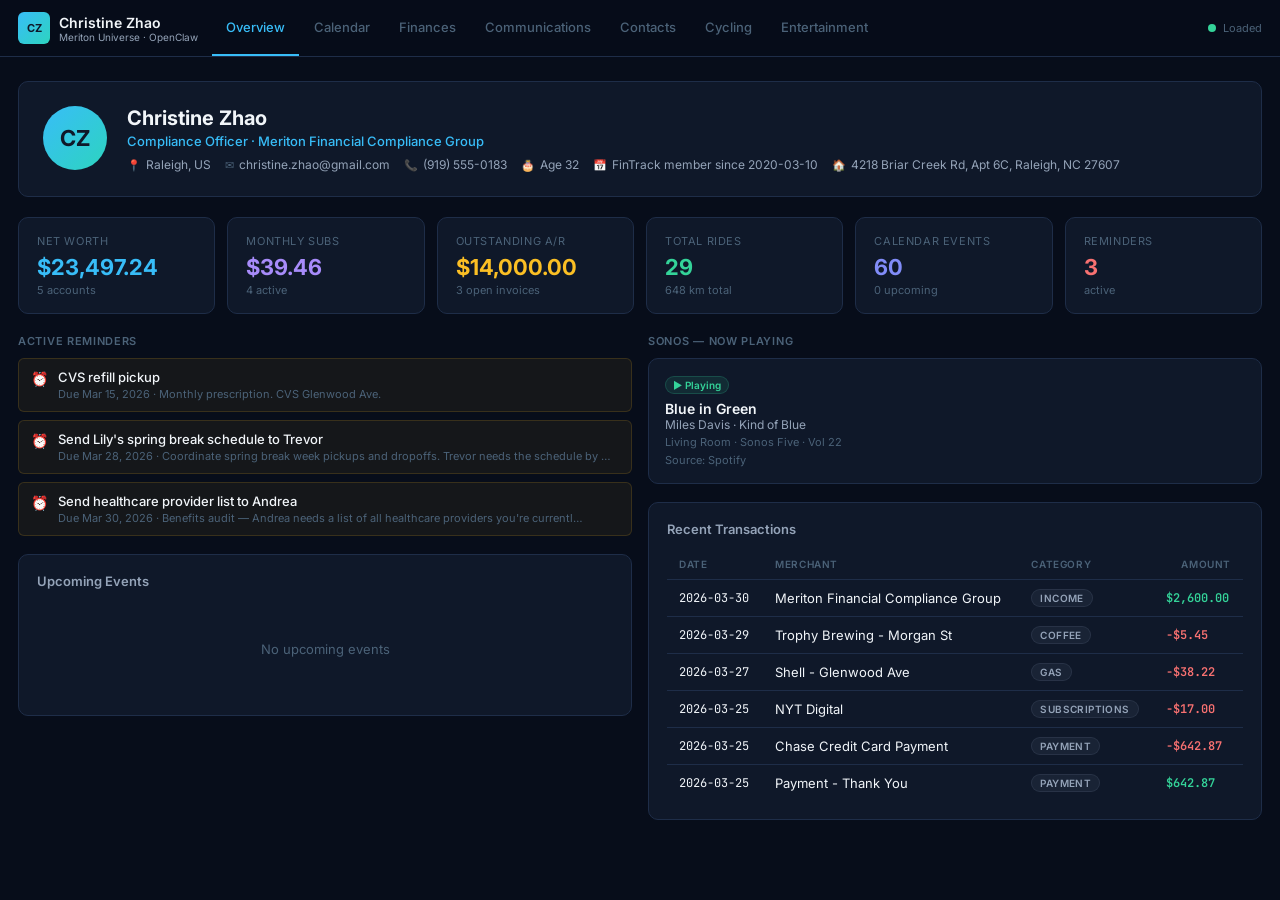
==== meriton-visualization/index.html @ 32cd35e8 "Initial UI" ====
<!DOCTYPE html>
<html lang="en">
<head>
  <meta charset="UTF-8" />
  <meta name="viewport" content="width=device-width, initial-scale=1.0" />
  <title>Christine Zhao — Meriton Universe</title>
  <link rel="preconnect" href="https://fonts.googleapis.com" />
  <link href="https://fonts.googleapis.com/css2?family=Inter:wght@300;400;500;600;700&family=JetBrains+Mono:wght@400;500&display=swap" rel="stylesheet" />
  <link rel="stylesheet" href="css/style.css" />
</head>
<body>

  <!-- ══ HEADER ══ -->
  <header class="header">
    <div class="header-inner">
      <div class="brand">
        <div class="brand-logo">CZ</div>
        <div class="brand-name">
          <span>Christine Zhao</span>
          <small>Meriton Universe · OpenClaw</small>
        </div>
      </div>

      <nav class="tabs">
        <button class="tab active" data-tab="overview">Overview</button>
        <button class="tab" data-tab="calendar">Calendar</button>
        <button class="tab" data-tab="finances">Finances</button>
        <button class="tab" data-tab="communications">Communications</button>
        <button class="tab" data-tab="contacts">Contacts</button>
        <button class="tab" data-tab="cycling">Cycling</button>
        <button class="tab" data-tab="entertainment">Entertainment</button>
      </nav>

      <div class="hdr-right">
        <span class="pulse-dot" id="status-dot"></span>
        <span class="status-text" id="status-text">Loading…</span>
      </div>
    </div>
  </header>

  <!-- ══ MAIN ══ -->
  <main class="main">

    <!-- ── OVERVIEW ── -->
    <section class="page active" id="page-overview">
      <div id="overview-content"></div>
    </section>

    <!-- ── CALENDAR ── -->
    <section class="page" id="page-calendar">
      <div class="page-title">
        <h2>Calendar</h2>
        <p>All events — personal and professional</p>
      </div>
      <div class="explorer-bar">
        <input id="cal-search" class="ex-search" type="text" placeholder="Search events…" />
        <select id="cal-tag" class="ex-filter">
          <option value="">All Tags</option>
          <option value="work">Work</option>
          <option value="personal">Personal</option>
        </select>
        <span class="ex-count" id="cal-count"></span>
      </div>
      <div id="cal-list"></div>
    </section>

    <!-- ── FINANCES ── -->
    <section class="page" id="page-finances">
      <div class="page-title">
        <h2>Finances</h2>
        <p>Personal accounts, transactions, subscriptions · QuickBooks invoices and bills</p>
      </div>
      <div class="sub-tabs">
        <button class="sub-tab active" data-subtab="fin-accounts">Accounts</button>
        <button class="sub-tab" data-subtab="fin-transactions">Transactions</button>
        <button class="sub-tab" data-subtab="fin-subscriptions">Subscriptions</button>
        <button class="sub-tab" data-subtab="fin-invoices">Invoices</button>
        <button class="sub-tab" data-subtab="fin-bills">Bills</button>
      </div>
      <div id="fin-accounts" class="sub-page active"></div>
      <div id="fin-transactions" class="sub-page"></div>
      <div id="fin-subscriptions" class="sub-page"></div>
      <div id="fin-invoices" class="sub-page"></div>
      <div id="fin-bills" class="sub-page"></div>
    </section>

    <!-- ── COMMUNICATIONS ── -->
    <section class="page" id="page-communications">
      <div class="page-title">
        <h2>Communications</h2>
        <p>Email and messages</p>
      </div>
      <div class="sub-tabs">
        <button class="sub-tab active" data-subtab="comm-email">Email</button>
        <button class="sub-tab" data-subtab="comm-messages">Messages</button>
      </div>
      <div id="comm-email" class="sub-page active"></div>
      <div id="comm-messages" class="sub-page"></div>
    </section>

    <!-- ── CONTACTS ── -->
    <section class="page" id="page-contacts">
      <div class="page-title">
        <h2>Contacts</h2>
        <p>30 people and organizations</p>
      </div>
      <div class="explorer-bar">
        <input id="contacts-search" class="ex-search" type="text" placeholder="Search by name, role, or description…" />
        <span class="ex-count" id="contacts-count"></span>
      </div>
      <div id="contacts-list"></div>
    </section>

    <!-- ── CYCLING ── -->
    <section class="page" id="page-cycling">
      <div class="page-title">
        <h2>Cycling</h2>
        <p>Strava activity log · Raleigh Cycling Club</p>
      </div>
      <div id="cycling-content"></div>
    </section>

    <!-- ── ENTERTAINMENT ── -->
    <section class="page" id="page-entertainment">
      <div class="page-title">
        <h2>Entertainment</h2>
        <p>Ticketmaster orders · Sonos system</p>
      </div>
      <div id="entertainment-content"></div>
    </section>

  </main>

  <!-- ══ MODAL ══ -->
  <div id="modal-overlay" class="modal-overlay hidden" onclick="handleModalClick(event)">
    <div class="modal-box" id="modal-box">
      <div class="modal-header">
        <div class="modal-header-left">
          <span class="modal-badge" id="modal-badge"></span>
          <span class="modal-title" id="modal-title"></span>
        </div>
        <button class="modal-close" onclick="closeModal()">✕</button>
      </div>
      <div class="modal-body" id="modal-body"></div>
    </div>
  </div>

  <!-- ══ LOADING ══ -->
  <div id="loading-overlay" class="loading-overlay">
    <div class="loader-box">
      <div class="spinner"></div>
      <p>Loading Meriton Universe…</p>
    </div>
  </div>

  <script src="js/overview.js"></script>
  <script src="js/calendar.js"></script>
  <script src="js/finances.js"></script>
  <script src="js/communications.js"></script>
  <script src="js/contacts.js"></script>
  <script src="js/cycling.js"></script>
  <script src="js/entertainment.js"></script>
  <script src="js/app.js"></script>
</body>
</html>
---- meriton-visualization/css/style.css ----
/* ═══════════════════════════════════════════════
   Meriton · Christine Zhao · OpenClaw Universe
   Single-user life-context visualizer
═══════════════════════════════════════════════ */

:root {
  --bg:       #070d1a;
  --surface:  #0f1829;
  --surface2: #162035;
  --surface3: #1c2840;
  --border:   #1e2d48;
  --border2:  #253556;

  --sky:     #38bdf8;
  --teal:    #2dd4bf;
  --emerald: #34d399;
  --amber:   #fbbf24;
  --violet:  #a78bfa;
  --rose:    #f87171;
  --pink:    #f472b6;
  --indigo:  #818cf8;
  --cyan:    #22d3ee;
  --orange:  #fb923c;

  --text:  #f1f5f9;
  --text2: #94a3b8;
  --text3: #4b6278;
  --text4: #2e4264;

  --radius:    10px;
  --radius-sm: 6px;
  --font: 'Inter', -apple-system, sans-serif;
  --mono: 'JetBrains Mono', 'Fira Code', monospace;
}

*, *::before, *::after { box-sizing: border-box; margin: 0; padding: 0; }
html { font-size: 14px; scroll-behavior: smooth; }
body { font-family: var(--font); background: var(--bg); color: var(--text); min-height: 100vh; overflow-x: hidden; }
::-webkit-scrollbar { width: 5px; height: 5px; }
::-webkit-scrollbar-track { background: var(--bg); }
::-webkit-scrollbar-thumb { background: var(--border2); border-radius: 3px; }

/* ─── HEADER ─── */
.header {
  position: sticky; top: 0; z-index: 100;
  background: rgba(7,13,26,0.96); backdrop-filter: blur(16px);
  border-bottom: 1px solid var(--border);
}
.header-inner {
  max-width: 1500px; margin: 0 auto; padding: 0 18px;
  height: 56px; display: flex; align-items: center; gap: 14px;
}
.brand { display: flex; align-items: center; gap: 9px; flex-shrink: 0; }
.brand-logo {
  width: 32px; height: 32px;
  background: linear-gradient(135deg, var(--sky), var(--teal));
  border-radius: var(--radius-sm);
  display: flex; align-items: center; justify-content: center;
  font-weight: 700; font-size: 11px; color: #0f1829;
}
.brand-name span { font-weight: 600; font-size: 14px; }
.brand-name small { display: block; font-size: 10px; color: var(--text2); }

/* ─── TABS ─── */
.tabs { display: flex; gap: 1px; flex: 1; overflow-x: auto; }
.tabs::-webkit-scrollbar { height: 0; }
.tab {
  padding: 0 14px; height: 56px;
  background: none; border: none; border-bottom: 2px solid transparent;
  color: var(--text3); font-family: var(--font); font-size: 13px;
  font-weight: 500; cursor: pointer; white-space: nowrap;
  transition: color 0.15s, border-color 0.15s;
}
.tab:hover { color: var(--text2); }
.tab.active { color: var(--sky); border-bottom-color: var(--sky); }

/* ─── STATUS ─── */
.hdr-right { display: flex; align-items: center; gap: 7px; flex-shrink: 0; }
.pulse-dot {
  width: 8px; height: 8px; border-radius: 50%;
  background: var(--emerald);
  box-shadow: 0 0 0 0 rgba(52,211,153,0.4);
  animation: pulse 2s infinite;
}
.pulse-dot.loading { background: var(--amber); animation: none; }
@keyframes pulse {
  0%   { box-shadow: 0 0 0 0 rgba(52,211,153,0.4); }
  70%  { box-shadow: 0 0 0 6px rgba(52,211,153,0); }
  100% { box-shadow: 0 0 0 0 rgba(52,211,153,0); }
}
.status-text { font-size: 11px; color: var(--text3); }

/* ─── MAIN / PAGES ─── */
.main { max-width: 1500px; margin: 0 auto; padding: 24px 18px; }
.page { display: none; }
.page.active { display: block; }

.page-title { margin-bottom: 20px; }
.page-title h2 { font-size: 20px; font-weight: 600; margin-bottom: 4px; }
.page-title p { font-size: 12px; color: var(--text2); }

/* ─── SUB-TABS ─── */
.sub-tabs {
  display: flex; gap: 2px; margin-bottom: 18px;
  background: var(--surface); border: 1px solid var(--border);
  border-radius: var(--radius); padding: 3px; width: fit-content;
}
.sub-tab {
  padding: 6px 14px; border-radius: 7px;
  background: none; border: none;
  color: var(--text3); font-family: var(--font); font-size: 12px;
  font-weight: 500; cursor: pointer;
  transition: background 0.15s, color 0.15s;
}
.sub-tab:hover { color: var(--text2); }
.sub-tab.active { background: var(--surface3); color: var(--sky); }
.sub-page { display: none; }
.sub-page.active { display: block; }

/* ─── EXPLORER BAR ─── */
.explorer-bar {
  display: flex; align-items: center; gap: 8px;
  margin-bottom: 14px; flex-wrap: wrap;
}
.ex-search {
  flex: 1; min-width: 220px; max-width: 340px;
  padding: 7px 11px; background: var(--surface2);
  border: 1px solid var(--border2); border-radius: var(--radius-sm);
  color: var(--text); font-family: var(--font); font-size: 12px; outline: none;
}
.ex-search:focus { border-color: var(--sky); }
.ex-search::placeholder { color: var(--text3); }
.ex-filter {
  padding: 7px 10px; background: var(--surface2);
  border: 1px solid var(--border2); border-radius: var(--radius-sm);
  color: var(--text2); font-family: var(--font); font-size: 12px; outline: none;
  cursor: pointer;
}
.ex-filter:focus { border-color: var(--sky); }
.ex-count { font-size: 11px; color: var(--text3); margin-left: 4px; }

/* ─── CARDS ─── */
.card {
  background: var(--surface); border: 1px solid var(--border);
  border-radius: var(--radius); padding: 18px;
}
.card h4 { font-size: 13px; font-weight: 600; color: var(--text2); margin-bottom: 12px; }

/* ─── KPI ROW ─── */
.kpi-row { display: grid; grid-template-columns: repeat(auto-fill, minmax(170px, 1fr)); gap: 12px; margin-bottom: 20px; }
.kpi-tile {
  background: var(--surface); border: 1px solid var(--border);
  border-radius: var(--radius); padding: 16px 18px;
}
.kpi-label { font-size: 11px; color: var(--text3); text-transform: uppercase; letter-spacing: 0.6px; margin-bottom: 6px; }
.kpi-value { font-size: 22px; font-weight: 700; }
.kpi-sub { font-size: 11px; color: var(--text3); margin-top: 3px; }

/* ─── GRID LAYOUTS ─── */
.grid-2 { display: grid; grid-template-columns: 1fr 1fr; gap: 16px; }
.grid-3 { display: grid; grid-template-columns: 1fr 1fr 1fr; gap: 16px; }
@media (max-width: 900px) {
  .grid-2 { grid-template-columns: 1fr; }
  .grid-3 { grid-template-columns: 1fr 1fr; }
}

/* ─── PROFILE CARD ─── */
.profile-card {
  background: var(--surface); border: 1px solid var(--border);
  border-radius: var(--radius); padding: 24px;
  display: flex; align-items: flex-start; gap: 20px;
  margin-bottom: 20px;
}
.profile-avatar {
  width: 64px; height: 64px; flex-shrink: 0;
  background: linear-gradient(135deg, var(--sky), var(--teal));
  border-radius: 50%; display: flex; align-items: center;
  justify-content: center; font-size: 22px; font-weight: 700;
  color: #0f1829;
}
.profile-info { flex: 1; }
.profile-name { font-size: 20px; font-weight: 700; margin-bottom: 3px; }
.profile-title { font-size: 13px; color: var(--sky); font-weight: 500; margin-bottom: 8px; }
.profile-meta { display: flex; flex-wrap: wrap; gap: 14px; }
.profile-meta-item { display: flex; align-items: center; gap: 5px; font-size: 12px; color: var(--text2); }
.profile-meta-item .icon { color: var(--text3); font-size: 11px; }

/* ─── UPCOMING / REMINDERS SECTIONS ─── */
.section-label {
  font-size: 11px; font-weight: 600; text-transform: uppercase;
  letter-spacing: 0.7px; color: var(--text3); margin-bottom: 10px;
}
.event-item {
  display: flex; align-items: flex-start; gap: 12px;
  padding: 10px 0; border-bottom: 1px solid var(--border);
}
.event-item:last-child { border-bottom: none; }
.event-dot { width: 8px; height: 8px; border-radius: 50%; flex-shrink: 0; margin-top: 4px; }
.event-dot.work { background: var(--sky); }
.event-dot.personal { background: var(--rose); }
.event-title { font-size: 13px; font-weight: 500; }
.event-meta { font-size: 11px; color: var(--text3); margin-top: 2px; }

.reminder-item {
  display: flex; align-items: flex-start; gap: 10px;
  padding: 10px 12px; background: rgba(251,191,36,0.06);
  border: 1px solid rgba(251,191,36,0.15);
  border-radius: var(--radius-sm); margin-bottom: 8px;
}
.reminder-icon { color: var(--amber); flex-shrink: 0; margin-top: 1px; }
.reminder-title { font-size: 13px; font-weight: 500; }
.reminder-due { font-size: 11px; color: var(--text3); margin-top: 2px; }

/* ─── SONOS WIDGET ─── */
.sonos-widget {
  background: var(--surface); border: 1px solid var(--border);
  border-radius: var(--radius); padding: 16px;
}
.sonos-row { display: flex; align-items: center; gap: 10px; }
.sonos-playing-badge {
  display: inline-flex; align-items: center; gap: 4px;
  font-size: 10px; font-weight: 600; color: var(--emerald);
  background: rgba(52,211,153,0.1); border: 1px solid rgba(52,211,153,0.2);
  padding: 2px 7px; border-radius: 20px; margin-bottom: 6px;
}
.sonos-track { font-size: 14px; font-weight: 600; }
.sonos-artist { font-size: 12px; color: var(--text2); }
.sonos-room { font-size: 11px; color: var(--text3); margin-top: 3px; }

/* ─── TABLES ─── */
.table-wrap { overflow-x: auto; }
table { width: 100%; border-collapse: collapse; font-size: 13px; }
thead th {
  text-align: left; padding: 9px 12px;
  font-size: 10px; font-weight: 600; text-transform: uppercase;
  letter-spacing: 0.6px; color: var(--text3);
  border-bottom: 1px solid var(--border); white-space: nowrap;
}
tbody tr {
  border-bottom: 1px solid var(--border);
  transition: background 0.1s; cursor: pointer;
}
tbody tr:hover { background: var(--surface2); }
tbody tr:last-child { border-bottom: none; }
tbody td { padding: 9px 12px; color: var(--text); }
tbody td.mono { font-family: var(--mono); font-size: 12px; }
tbody td.dim { color: var(--text2); }
tbody td.amt-pos { color: var(--emerald); font-weight: 600; font-family: var(--mono); font-size: 12px; }
tbody td.amt-neg { color: var(--rose); font-weight: 600; font-family: var(--mono); font-size: 12px; }

/* ─── BADGES ─── */
.badge {
  display: inline-block; padding: 2px 8px;
  border-radius: 20px; font-size: 10px; font-weight: 600;
  text-transform: uppercase; letter-spacing: 0.4px;
}
.badge-work    { background: rgba(56,189,248,0.12); color: var(--sky); border: 1px solid rgba(56,189,248,0.2); }
.badge-personal{ background: rgba(248,113,113,0.12); color: var(--rose); border: 1px solid rgba(248,113,113,0.2); }
.badge-active  { background: rgba(52,211,153,0.12); color: var(--emerald); border: 1px solid rgba(52,211,153,0.2); }
.badge-paid    { background: rgba(52,211,153,0.12); color: var(--emerald); border: 1px solid rgba(52,211,153,0.2); }
.badge-outstanding { background: rgba(251,191,36,0.12); color: var(--amber); border: 1px solid rgba(251,191,36,0.2); }
.badge-completed   { background: rgba(100,116,139,0.12); color: var(--text2); border: 1px solid rgba(100,116,139,0.2); }
.badge-onsale  { background: rgba(56,189,248,0.12); color: var(--sky); border: 1px solid rgba(56,189,248,0.2); }
.badge-inbox   { background: rgba(167,139,250,0.12); color: var(--violet); border: 1px solid rgba(167,139,250,0.2); }
.badge-sent    { background: rgba(100,116,139,0.1); color: var(--text2); border: 1px solid rgba(100,116,139,0.2); }
.badge-unread  { background: rgba(56,189,248,0.12); color: var(--sky); border: 1px solid rgba(56,189,248,0.2); }
.badge-music   { background: rgba(244,114,182,0.12); color: var(--pink); border: 1px solid rgba(244,114,182,0.2); }
.badge-sports  { background: rgba(251,146,60,0.12); color: var(--orange); border: 1px solid rgba(251,146,60,0.2); }
.badge-shopping{ background: rgba(52,211,153,0.12); color: var(--emerald); border: 1px solid rgba(52,211,153,0.2); }

/* ─── PAGINATION ─── */
.pagination {
  display: flex; align-items: center; gap: 6px;
  justify-content: center; margin-top: 14px; flex-wrap: wrap;
}
.page-btn {
  padding: 5px 10px; min-width: 32px;
  background: var(--surface2); border: 1px solid var(--border2);
  border-radius: var(--radius-sm); color: var(--text2);
  font-size: 12px; cursor: pointer; font-family: var(--font);
  transition: background 0.15s, color 0.15s;
}
.page-btn:hover { background: var(--surface3); }
.page-btn.active { background: var(--sky); color: #0f1829; border-color: var(--sky); font-weight: 600; }
.page-btn:disabled { opacity: 0.3; cursor: not-allowed; }

/* ─── CALENDAR MONTH GROUPS ─── */
.month-group { margin-bottom: 24px; }
.month-header {
  font-size: 12px; font-weight: 700; text-transform: uppercase;
  letter-spacing: 0.8px; color: var(--sky);
  padding: 8px 0 6px; border-bottom: 1px solid var(--border);
  margin-bottom: 4px;
}
.cal-row {
  display: grid;
  grid-template-columns: 90px 60px 1fr 100px 140px 160px;
  align-items: center; gap: 10px;
  padding: 8px 4px; border-bottom: 1px solid var(--border);
  cursor: pointer; border-radius: var(--radius-sm);
  transition: background 0.1s;
}
.cal-row:hover { background: var(--surface2); }
.cal-date { font-family: var(--mono); font-size: 12px; color: var(--text2); }
.cal-time { font-family: var(--mono); font-size: 11px; color: var(--text3); }
.cal-title { font-size: 13px; font-weight: 500; }
.cal-loc { font-size: 11px; color: var(--text3); white-space: nowrap; overflow: hidden; text-overflow: ellipsis; }
.cal-attendees { font-size: 11px; color: var(--text3); }

/* ─── EMAIL THREAD ─── */
.email-list { display: flex; flex-direction: column; gap: 8px; }
.email-row {
  background: var(--surface); border: 1px solid var(--border);
  border-radius: var(--radius); overflow: hidden;
}
.email-summary {
  display: grid; grid-template-columns: 80px 1fr 160px 80px;
  gap: 10px; align-items: center; padding: 12px 16px;
  cursor: pointer; transition: background 0.1s;
}
.email-summary:hover { background: var(--surface2); }
.email-subject { font-size: 13px; font-weight: 500; }
.email-subject.unread { color: var(--text); font-weight: 600; }
.email-from { font-size: 12px; color: var(--text2); white-space: nowrap; overflow: hidden; text-overflow: ellipsis; }
.email-date { font-size: 11px; color: var(--text3); text-align: right; font-family: var(--mono); }
.email-body-wrap { display: none; padding: 16px; background: var(--surface2); border-top: 1px solid var(--border); }
.email-body-wrap.open { display: block; }
.email-meta-line { font-size: 11px; color: var(--text3); margin-bottom: 10px; }
.email-meta-line strong { color: var(--text2); }
.email-content {
  font-size: 13px; line-height: 1.7; color: var(--text2);
  white-space: pre-wrap; font-family: var(--mono); font-size: 12px;
  background: var(--surface); border: 1px solid var(--border);
  border-radius: var(--radius-sm); padding: 12px 14px;
}
.email-attachments { display: flex; gap: 6px; flex-wrap: wrap; margin-top: 10px; }
.attachment-chip {
  display: inline-flex; align-items: center; gap: 4px;
  font-size: 11px; color: var(--text3); background: var(--surface3);
  border: 1px solid var(--border2); border-radius: 4px; padding: 3px 8px;
}

/* ─── EMAIL FILTER BAR ─── */
.email-filter-bar { display: flex; gap: 8px; margin-bottom: 14px; flex-wrap: wrap; }
.folder-btn {
  padding: 5px 14px; border-radius: 20px;
  background: var(--surface2); border: 1px solid var(--border2);
  color: var(--text2); font-family: var(--font); font-size: 12px;
  cursor: pointer; font-weight: 500; transition: all 0.15s;
}
.folder-btn.active { background: var(--sky); color: #0f1829; border-color: var(--sky); }

/* ─── MESSAGE THREADS ─── */
.convo-list { display: flex; flex-direction: column; gap: 12px; }
.convo-card {
  background: var(--surface); border: 1px solid var(--border);
  border-radius: var(--radius); overflow: hidden;
}
.convo-header {
  padding: 14px 16px; cursor: pointer; display: flex;
  align-items: center; justify-content: space-between;
  transition: background 0.1s;
}
.convo-header:hover { background: var(--surface2); }
.convo-name { font-size: 14px; font-weight: 600; }
.convo-preview { font-size: 12px; color: var(--text3); margin-top: 2px; }
.convo-count { font-size: 11px; color: var(--text3); }
.convo-messages { display: none; }
.convo-messages.open { display: block; }
.msg-list { padding: 12px 16px; display: flex; flex-direction: column; gap: 10px; max-height: 400px; overflow-y: auto; }
.msg-bubble {
  max-width: 70%; padding: 9px 13px;
  border-radius: 12px; font-size: 13px; line-height: 1.5;
}
.msg-bubble.from-user {
  align-self: flex-end;
  background: rgba(56,189,248,0.15); border: 1px solid rgba(56,189,248,0.2);
  border-bottom-right-radius: 4px;
}
.msg-bubble.from-other {
  align-self: flex-start;
  background: var(--surface2); border: 1px solid var(--border2);
  border-bottom-left-radius: 4px;
}
.msg-sender { font-size: 10px; font-weight: 600; color: var(--text3); margin-bottom: 3px; text-transform: uppercase; letter-spacing: 0.5px; }
.msg-sender.is-user { color: var(--sky); }
.msg-time { font-size: 10px; color: var(--text3); margin-top: 3px; text-align: right; }

/* ─── CONTACTS GRID ─── */
.contacts-grid { display: grid; grid-template-columns: repeat(auto-fill, minmax(280px, 1fr)); gap: 12px; }
.contact-card {
  background: var(--surface); border: 1px solid var(--border);
  border-radius: var(--radius); padding: 16px; cursor: pointer;
  transition: border-color 0.15s, background 0.15s;
}
.contact-card:hover { border-color: var(--sky); background: var(--surface2); }
.contact-card.is-user { border-color: rgba(56,189,248,0.3); background: rgba(56,189,248,0.04); }
.contact-name { font-size: 14px; font-weight: 600; margin-bottom: 3px; }
.contact-job { font-size: 12px; color: var(--sky); margin-bottom: 6px; }
.contact-desc { font-size: 12px; color: var(--text2); line-height: 1.5; margin-bottom: 8px; }
.contact-footer { display: flex; flex-wrap: wrap; gap: 8px; }
.contact-detail { font-size: 11px; color: var(--text3); display: flex; align-items: center; gap: 3px; }

/* ─── CYCLING STATS ─── */
.cycling-stats {
  display: grid; grid-template-columns: repeat(auto-fill, minmax(160px, 1fr));
  gap: 12px; margin-bottom: 20px;
}
.stat-tile {
  background: var(--surface); border: 1px solid var(--border);
  border-radius: var(--radius); padding: 14px 16px;
  text-align: center;
}
.stat-value { font-size: 24px; font-weight: 700; color: var(--sky); }
.stat-unit { font-size: 11px; color: var(--text3); margin-left: 2px; }
.stat-label { font-size: 11px; color: var(--text3); margin-top: 3px; text-transform: uppercase; letter-spacing: 0.5px; }

.athlete-cards { display: flex; gap: 12px; margin-bottom: 20px; flex-wrap: wrap; }
.athlete-card {
  background: var(--surface); border: 1px solid var(--border);
  border-radius: var(--radius); padding: 14px 16px;
  min-width: 200px; flex: 1;
}
.athlete-card.is-user { border-color: rgba(56,189,248,0.3); }
.athlete-name { font-size: 14px; font-weight: 600; margin-bottom: 2px; }
.athlete-meta { font-size: 12px; color: var(--text2); }
.athlete-ftp { font-size: 13px; font-weight: 600; color: var(--amber); margin-top: 6px; }

/* ─── TICKETMASTER ORDERS ─── */
.tm-orders { display: flex; flex-direction: column; gap: 12px; }
.tm-order {
  background: var(--surface); border: 1px solid var(--border);
  border-radius: var(--radius); padding: 16px; cursor: pointer;
  transition: border-color 0.15s;
}
.tm-order:hover { border-color: var(--sky); }
.tm-order-header { display: flex; align-items: flex-start; justify-content: space-between; gap: 12px; }
.tm-event-name { font-size: 14px; font-weight: 600; margin-bottom: 3px; }
.tm-event-meta { font-size: 12px; color: var(--text2); }
.tm-price { font-size: 16px; font-weight: 700; color: var(--emerald); white-space: nowrap; }
.tm-order-footer { display: flex; gap: 10px; margin-top: 10px; flex-wrap: wrap; align-items: center; }
.tm-detail { font-size: 11px; color: var(--text3); }

/* ─── SONOS ─── */
.sonos-speakers { display: flex; gap: 12px; margin-bottom: 16px; flex-wrap: wrap; }
.speaker-card {
  background: var(--surface); border: 1px solid var(--border);
  border-radius: var(--radius); padding: 16px; flex: 1; min-width: 220px;
}
.speaker-room { font-size: 13px; font-weight: 600; margin-bottom: 4px; }
.speaker-model { font-size: 12px; color: var(--text2); margin-bottom: 8px; }
.speaker-playing {
  background: var(--surface2); border-radius: var(--radius-sm);
  padding: 10px; border: 1px solid var(--border);
}
.now-playing-track { font-size: 13px; font-weight: 500; }
.now-playing-artist { font-size: 12px; color: var(--text2); }
.now-playing-source { font-size: 11px; color: var(--text3); margin-top: 3px; }
.vol-badge {
  display: inline-flex; align-items: center; gap: 3px;
  font-size: 10px; color: var(--text3); margin-top: 6px;
}

.favorites-grid { display: grid; grid-template-columns: repeat(auto-fill, minmax(200px, 1fr)); gap: 8px; }
.fav-chip {
  background: var(--surface); border: 1px solid var(--border);
  border-radius: var(--radius-sm); padding: 10px 12px;
}
.fav-title { font-size: 13px; font-weight: 500; margin-bottom: 2px; }
.fav-meta { font-size: 11px; color: var(--text3); }

/* ─── ACCOUNT CARDS ─── */
.accounts-row { display: grid; grid-template-columns: repeat(auto-fill, minmax(220px, 1fr)); gap: 12px; margin-bottom: 20px; }
.account-card {
  background: var(--surface); border: 1px solid var(--border);
  border-radius: var(--radius); padding: 16px;
}
.account-inst { font-size: 11px; color: var(--text3); margin-bottom: 4px; }
.account-type { font-size: 12px; color: var(--text2); text-transform: capitalize; margin-bottom: 6px; }
.account-last4 { font-family: var(--mono); font-size: 12px; color: var(--text3); margin-bottom: 8px; }
.account-balance { font-size: 22px; font-weight: 700; }
.account-balance.positive { color: var(--emerald); }
.account-balance.negative { color: var(--rose); }
.net-worth-bar {
  background: var(--surface2); border: 1px solid var(--sky);
  border-radius: var(--radius); padding: 16px 20px;
  display: flex; align-items: center; justify-content: space-between;
  margin-bottom: 20px;
}
.net-worth-label { font-size: 13px; color: var(--text2); }
.net-worth-value { font-size: 26px; font-weight: 700; color: var(--sky); }

/* ─── FINANCE TABLES ─── */
.fin-section-header {
  display: flex; align-items: center; justify-content: space-between;
  margin-bottom: 12px;
}
.fin-section-title { font-size: 14px; font-weight: 600; }
.fin-section-total { font-size: 13px; font-weight: 600; }

/* ─── MODAL ─── */
.modal-overlay {
  position: fixed; inset: 0; z-index: 999;
  background: rgba(7,13,26,0.85); backdrop-filter: blur(6px);
  display: flex; align-items: center; justify-content: center;
  padding: 20px;
}
.modal-overlay.hidden { display: none; }
.modal-box {
  background: var(--surface); border: 1px solid var(--border2);
  border-radius: var(--radius); max-width: 680px; width: 100%;
  max-height: 85vh; overflow-y: auto;
  box-shadow: 0 24px 80px rgba(0,0,0,0.7);
}
.modal-header {
  display: flex; align-items: center; justify-content: space-between;
  padding: 16px 20px; border-bottom: 1px solid var(--border);
  position: sticky; top: 0; background: var(--surface);
}
.modal-header-left { display: flex; align-items: center; gap: 10px; }
.modal-badge {
  font-size: 10px; font-weight: 700; text-transform: uppercase;
  letter-spacing: 0.5px; padding: 3px 9px; border-radius: 20px;
  background: rgba(56,189,248,0.1); color: var(--sky);
  border: 1px solid rgba(56,189,248,0.2);
}
.modal-title { font-size: 15px; font-weight: 600; }
.modal-close {
  background: none; border: none; color: var(--text3);
  font-size: 16px; cursor: pointer; padding: 2px 6px;
  border-radius: 4px; transition: color 0.15s;
}
.modal-close:hover { color: var(--text); }
.modal-body { padding: 20px; }

/* ─── MODAL FIELDS ─── */
.mf-grid { display: grid; grid-template-columns: 1fr 1fr; gap: 14px; margin-bottom: 16px; }
.mf-item label { font-size: 10px; font-weight: 600; text-transform: uppercase; letter-spacing: 0.6px; color: var(--text3); display: block; margin-bottom: 3px; }
.mf-item value, .mf-item .val { font-size: 13px; color: var(--text); display: block; }
.mf-full { grid-column: 1 / -1; }
.mf-sep { height: 1px; background: var(--border); margin: 14px 0; }

/* ─── LOADING ─── */
.loading-overlay {
  position: fixed; inset: 0; z-index: 9999;
  background: var(--bg); display: flex; align-items: center; justify-content: center;
}
.loader-box { text-align: center; }
.spinner {
  width: 40px; height: 40px; margin: 0 auto 16px;
  border: 3px solid var(--border2);
  border-top-color: var(--sky);
  border-radius: 50%; animation: spin 0.8s linear infinite;
}
@keyframes spin { to { transform: rotate(360deg); } }
.loader-box p { font-size: 13px; color: var(--text3); }

/* ─── MISC ─── */
.btn-ghost {
  padding: 6px 12px; border-radius: var(--radius-sm);
  background: none; border: 1px solid var(--border2);
  color: var(--text2); font-family: var(--font); font-size: 12px;
  cursor: pointer; transition: all 0.15s;
}
.btn-ghost:hover { background: var(--surface2); color: var(--text); }
.empty-state { text-align: center; padding: 40px; color: var(--text3); font-size: 13px; }
.tag-work    { color: var(--sky); }
.tag-personal{ color: var(--rose); }
.highlight { background: rgba(251,191,36,0.2); color: var(--amber); border-radius: 2px; padding: 0 1px; }
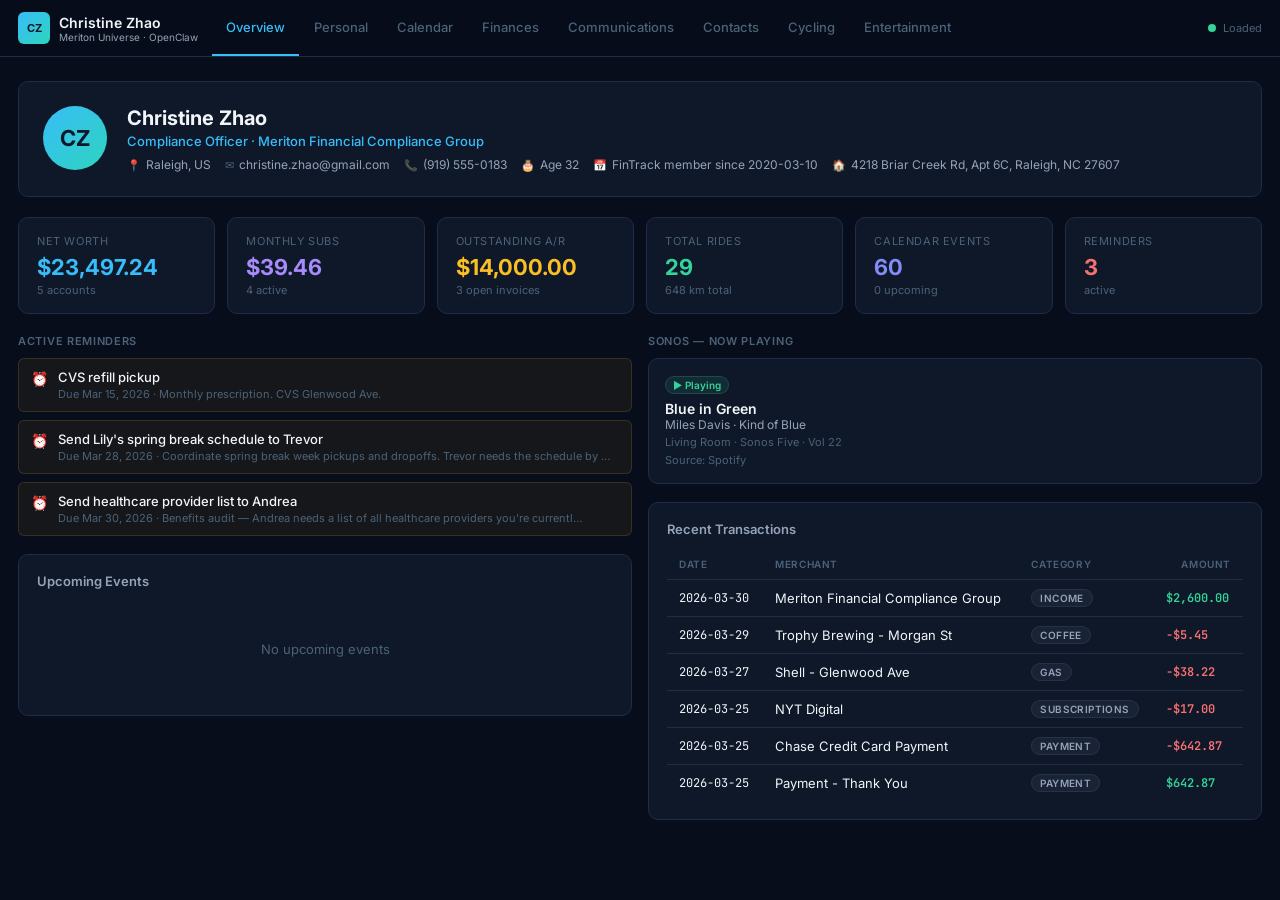
==== commit c9cda837: "personal context adding" ====
--- a/meriton-visualization/index.html
+++ b/meriton-visualization/index.html
@@ -23,6 +23,7 @@
 
       <nav class="tabs">
         <button class="tab active" data-tab="overview">Overview</button>
+        <button class="tab" data-tab="personal">Personal</button>
         <button class="tab" data-tab="calendar">Calendar</button>
         <button class="tab" data-tab="finances">Finances</button>
         <button class="tab" data-tab="communications">Communications</button>
@@ -44,6 +45,11 @@
     <!-- ── OVERVIEW ── -->
     <section class="page active" id="page-overview">
       <div id="overview-content"></div>
+    </section>
+
+    <!-- ── PERSONAL ── -->
+    <section class="page" id="page-personal">
+      <div id="personal-content"></div>
     </section>
 
     <!-- ── CALENDAR ── -->
@@ -153,6 +159,7 @@
     </div>
   </div>
 
+  <script src="js/personal.js"></script>
   <script src="js/overview.js"></script>
   <script src="js/calendar.js"></script>
   <script src="js/finances.js"></script>
--- a/meriton-visualization/css/style.css
+++ b/meriton-visualization/css/style.css
@@ -555,6 +555,102 @@
 @keyframes spin { to { transform: rotate(360deg); } }
 .loader-box p { font-size: 13px; color: var(--text3); }
 
+/* ─── DOSSIER (Personal tab) ─── */
+.dossier-layout {
+  display: grid;
+  grid-template-columns: 1fr 1fr;
+  gap: 14px;
+}
+.dossier-layout .ds-full { grid-column: 1 / -1; }
+@media (max-width: 860px) { .dossier-layout { grid-template-columns: 1fr; } }
+
+.ds-section {
+  background: var(--surface);
+  border: 1px solid var(--border);
+  border-left: 3px solid var(--sky);
+  border-radius: var(--radius);
+  padding: 16px 18px;
+}
+.ds-section.accent-violet  { border-left-color: var(--violet); }
+.ds-section.accent-rose    { border-left-color: var(--rose); }
+.ds-section.accent-amber   { border-left-color: var(--amber); }
+.ds-section.accent-emerald { border-left-color: var(--emerald); }
+.ds-section.accent-cyan    { border-left-color: var(--cyan); }
+.ds-section.accent-pink    { border-left-color: var(--pink); }
+.ds-section.accent-orange  { border-left-color: var(--orange); }
+
+.ds-title {
+  font-size: 11px; font-weight: 700; text-transform: uppercase;
+  letter-spacing: 0.8px; color: var(--text2);
+  margin-bottom: 14px; display: flex; align-items: center; gap: 6px;
+}
+.ds-title-icon { font-size: 13px; }
+
+.ds-row {
+  display: flex; gap: 10px; align-items: baseline;
+  padding: 4px 0; border-bottom: 1px solid var(--border);
+  font-size: 13px;
+}
+.ds-row:last-child { border-bottom: none; }
+.ds-key {
+  font-size: 11px; color: var(--text3); flex-shrink: 0;
+  width: 130px; font-weight: 500;
+}
+.ds-val { color: var(--text); line-height: 1.5; }
+.ds-val.mono { font-family: var(--mono); font-size: 12px; }
+.ds-val.muted { color: var(--text2); }
+.ds-val.highlight { color: var(--sky); font-weight: 600; }
+.ds-val.warn { color: var(--amber); font-weight: 600; }
+.ds-val.positive { color: var(--emerald); font-weight: 600; }
+.ds-val.negative { color: var(--rose); }
+
+.ds-block { padding: 8px 0; border-bottom: 1px solid var(--border); }
+.ds-block:last-child { border-bottom: none; }
+.ds-block-name { font-size: 13px; font-weight: 600; margin-bottom: 2px; }
+.ds-block-role { font-size: 12px; color: var(--sky); margin-bottom: 4px; }
+.ds-block-desc { font-size: 12px; color: var(--text2); line-height: 1.5; }
+.ds-block-meta { display: flex; flex-wrap: wrap; gap: 8px; margin-top: 5px; }
+.ds-block-meta-item { font-size: 11px; color: var(--text3); }
+
+.ds-person {
+  display: inline-flex; align-items: center; gap: 6px;
+  padding: 4px 10px 4px 6px;
+  background: var(--surface2); border: 1px solid var(--border2);
+  border-radius: 20px; cursor: pointer; font-size: 12px; font-weight: 500;
+  transition: border-color 0.15s, background 0.15s;
+  margin: 2px;
+}
+.ds-person:hover { border-color: var(--sky); background: var(--surface3); }
+.ds-person-avatar {
+  width: 20px; height: 20px; border-radius: 50%; flex-shrink: 0;
+  background: var(--surface3);
+  display: flex; align-items: center; justify-content: center;
+  font-size: 9px; font-weight: 700; color: var(--text2);
+}
+.ds-person-role { font-size: 10px; color: var(--text3); margin-left: 2px; }
+
+.ds-status-row {
+  display: flex; align-items: center; gap: 8px;
+  padding: 8px 10px; border-radius: var(--radius-sm);
+  margin-top: 8px; font-size: 12px;
+}
+.ds-status-row.ongoing  { background: rgba(251,191,36,0.07); border: 1px solid rgba(251,191,36,0.15); }
+.ds-status-row.resolved { background: rgba(52,211,153,0.07); border: 1px solid rgba(52,211,153,0.15); }
+.ds-status-row.planned  { background: rgba(56,189,248,0.07); border: 1px solid rgba(56,189,248,0.15); }
+.ds-status-dot { width: 7px; height: 7px; border-radius: 50%; flex-shrink: 0; }
+.ds-status-dot.ongoing  { background: var(--amber); }
+.ds-status-dot.resolved { background: var(--emerald); }
+.ds-status-dot.planned  { background: var(--sky); }
+
+.ds-client-row {
+  display: flex; align-items: flex-start; gap: 10px;
+  padding: 7px 0; border-bottom: 1px solid var(--border); font-size: 13px;
+}
+.ds-client-row:last-child { border-bottom: none; }
+.ds-client-id { font-family: var(--mono); font-size: 11px; color: var(--sky); flex-shrink: 0; width: 90px; }
+.ds-client-name { font-weight: 500; }
+.ds-client-contact { font-size: 11px; color: var(--text3); margin-top: 2px; }
+
 /* ─── MISC ─── */
 .btn-ghost {
   padding: 6px 12px; border-radius: var(--radius-sm);
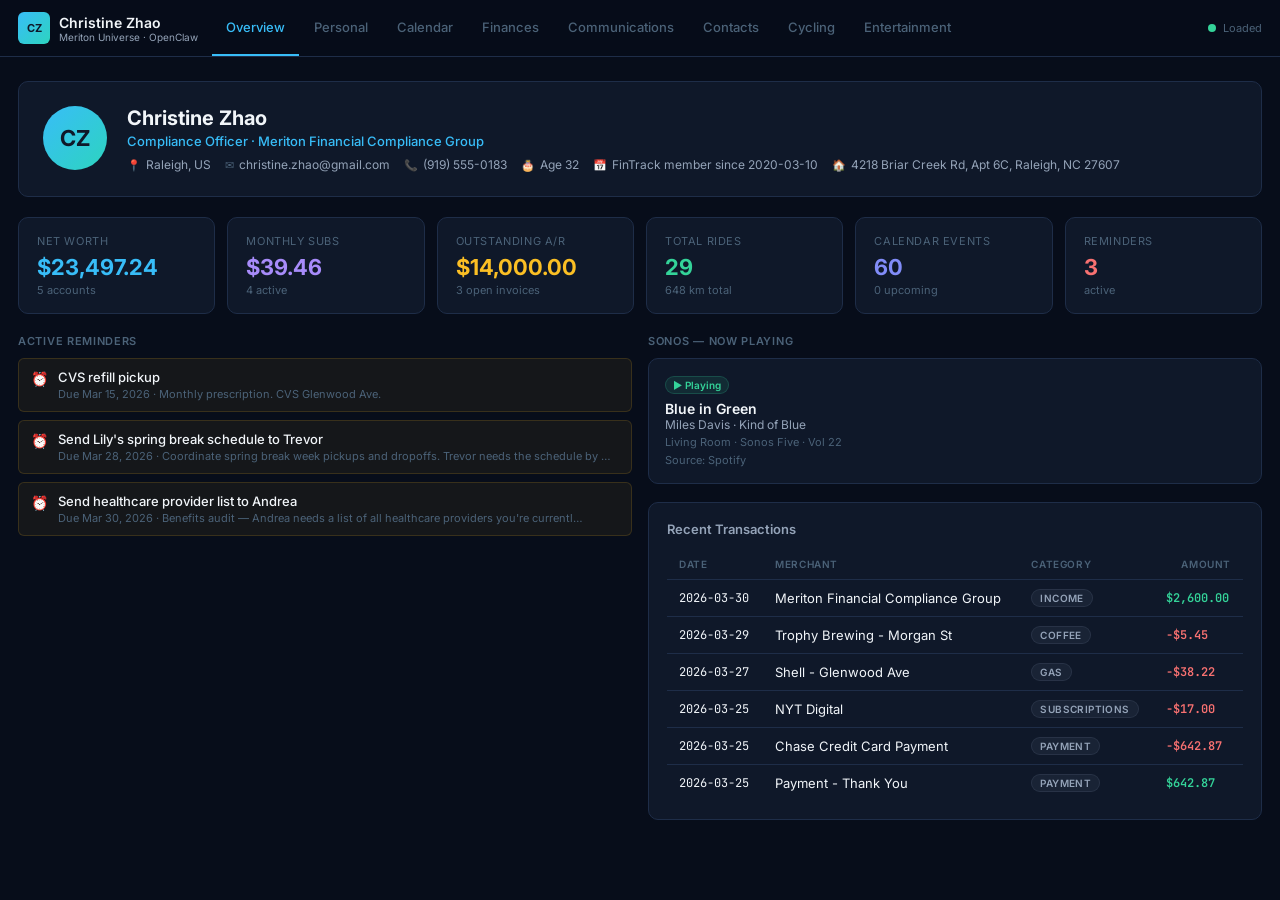
==== commit d63cbd8b: "title update" ====
--- a/meriton-visualization/index.html
+++ b/meriton-visualization/index.html
@@ -3,7 +3,7 @@
 <head>
   <meta charset="UTF-8" />
   <meta name="viewport" content="width=device-width, initial-scale=1.0" />
-  <title>Christine Zhao — Meriton Universe</title>
+  <title>Christine Zhao - Meriton - OpenClaw Universe</title>
   <link rel="preconnect" href="https://fonts.googleapis.com" />
   <link href="https://fonts.googleapis.com/css2?family=Inter:wght@300;400;500;600;700&family=JetBrains+Mono:wght@400;500&display=swap" rel="stylesheet" />
   <link rel="stylesheet" href="css/style.css" />
